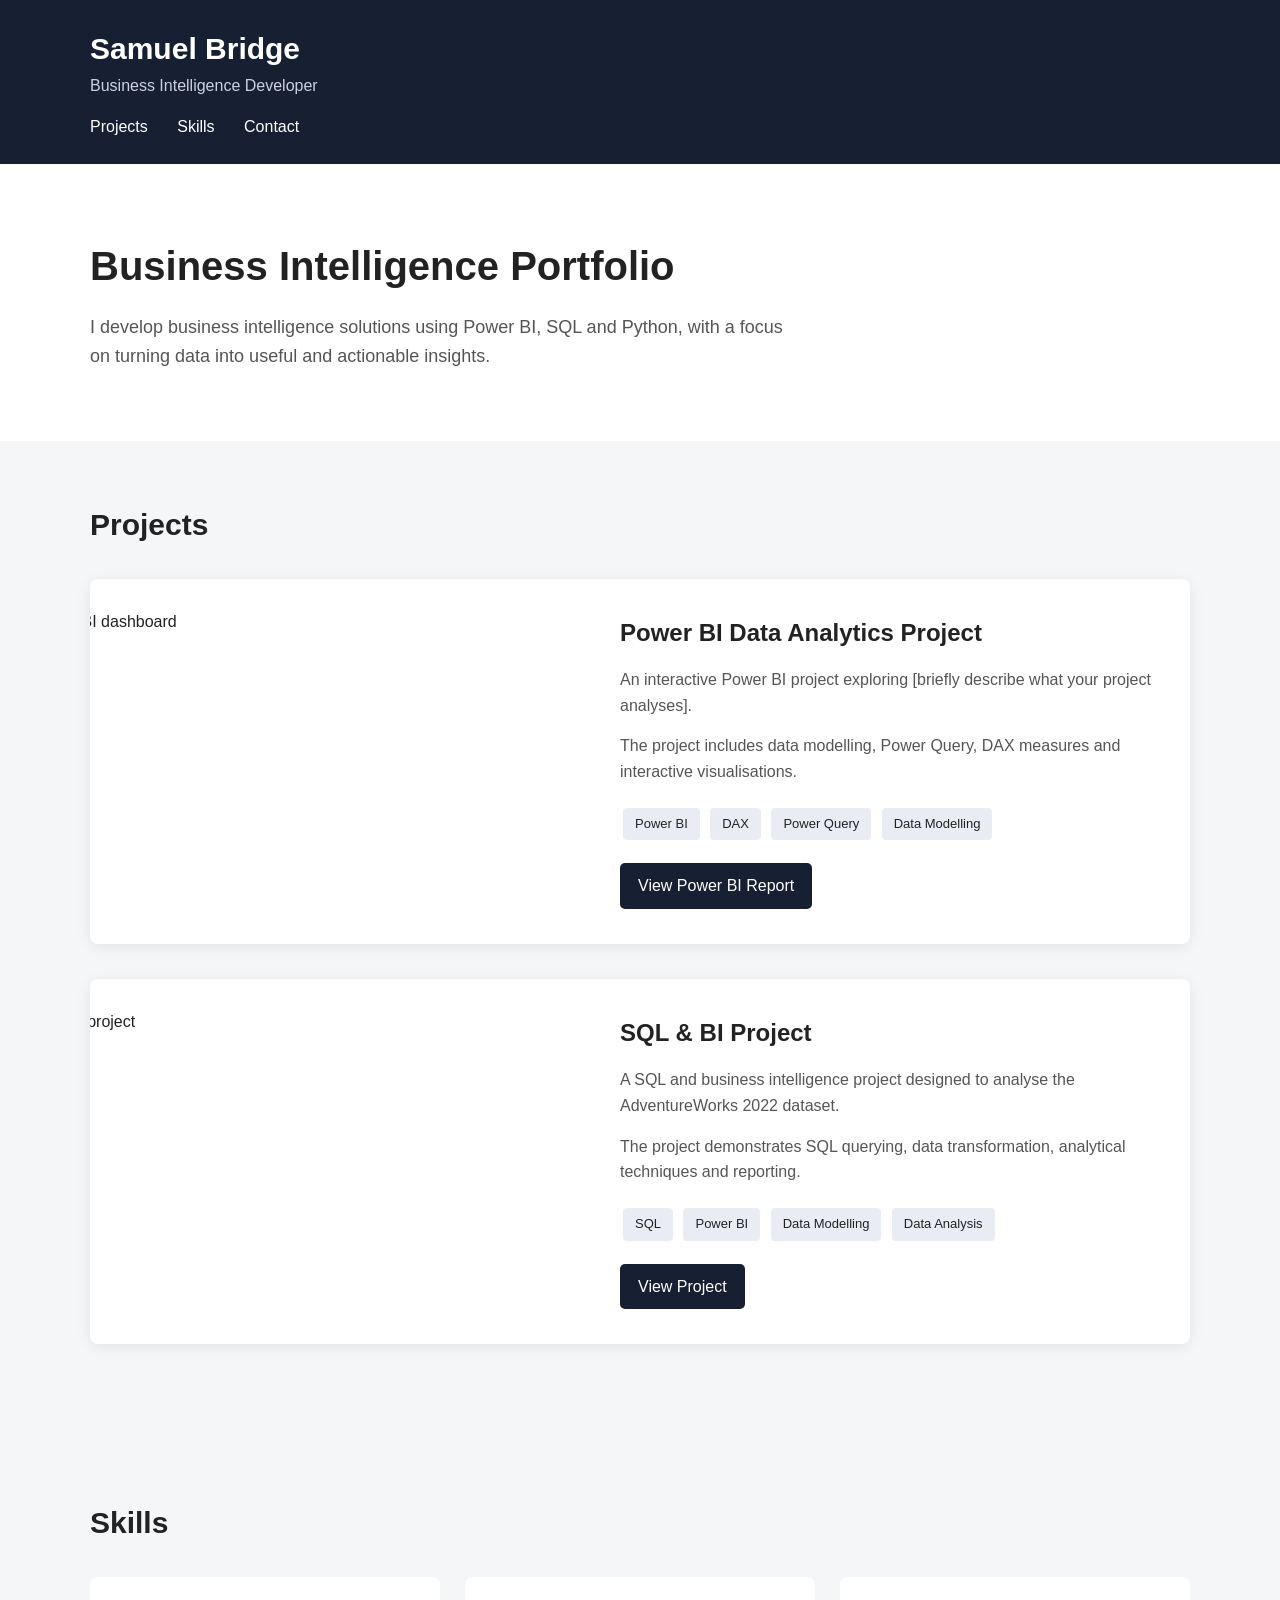
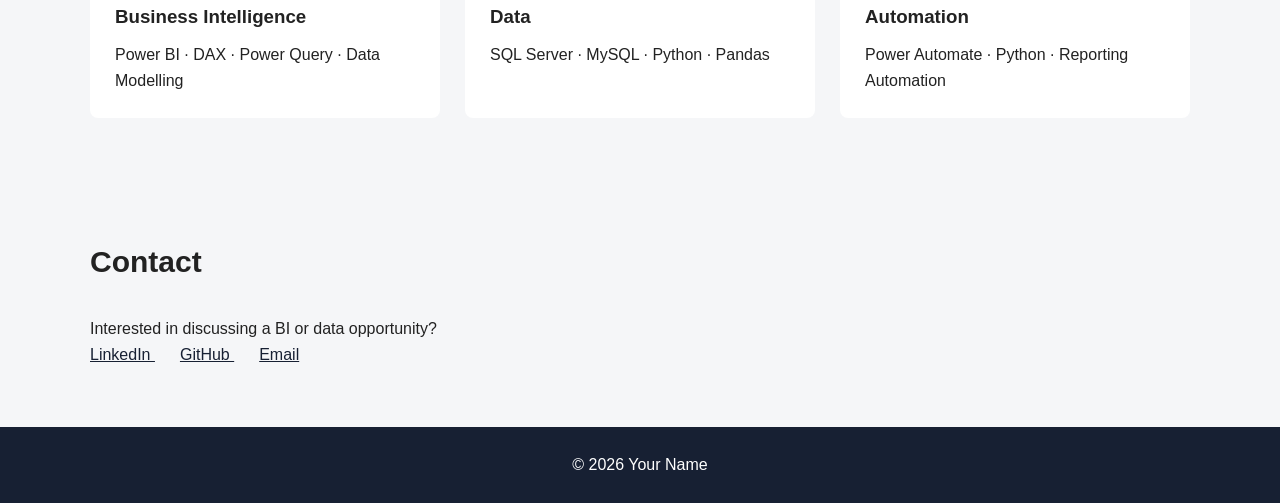
==== index.html @ ce912c35 "Add files via upload" ====
<!DOCTYPE html>
<html lang="en">
<head>
    <meta charset="UTF-8">
    <meta name="viewport" content="width=device-width, initial-scale=1.0">

    <title>Samuel Bridge | BI Portfolio</title>

    <link rel="stylesheet" href="style.css">
</head>

<body>

    <header>
        <div class="container">
            <h1>Samuel Bridge</h1>
            <p>Business Intelligence Developer</p>

            <nav>
                <a href="#projects">Projects</a>
                <a href="#skills">Skills</a>
                <a href="#contact">Contact</a>
            </nav>
        </div>
    </header>


    <main>

        <!-- INTRO -->
        <section class="hero">
            <div class="container">
                <h2>Business Intelligence Portfolio</h2>

                <p>
                    I develop business intelligence solutions using Power BI,
                    SQL and Python, with a focus on turning data into useful
                    and actionable insights.
                </p>
            </div>
        </section>


        <!-- PROJECTS -->
        <section id="projects">

            <div class="container">

                <h2>Projects</h2>


                <!-- POWER BI PROJECT -->
                <div class="project">

                    <img
                        src="images/powerbi-dashboard.png"
                        alt="Power BI dashboard"
                    >

                    <div class="project-content">

                        <h3>Power BI Data Analytics Project</h3>

                        <p>
                            An interactive Power BI project exploring
                            [briefly describe what your project analyses].
                        </p>

                        <p>
                            The project includes data modelling, Power Query,
                            DAX measures and interactive visualisations.
                        </p>

                        <div class="tags">
                            <span>Power BI</span>
                            <span>DAX</span>
                            <span>Power Query</span>
                            <span>Data Modelling</span>
                        </div>

                        <a
                            class="button"
                            href="TMDB.html"
                            target="_blank"
                        >
                            View Power BI Report
                        </a>

                    </div>

                </div>


                <!-- SQL / BI PROJECT -->
                <div class="project">

                    <img
                        src="images/sql-project.png"
                        alt="SQL BI project"
                    >

                    <div class="project-content">

                        <h3>SQL & BI Project</h3>

                        <p>
                            A SQL and business intelligence project designed
                            to analyse the AdventureWorks 2022 dataset.
                        </p>

                        <p>
                            The project demonstrates SQL querying, data
                            transformation, analytical techniques and
                            reporting.
                        </p>

                        <div class="tags">
                            <span>SQL</span>
                            <span>Power BI</span>
                            <span>Data Modelling </span>
                            <span>Data Analysis</span>
                        </div>

                        <a
                            class="button"
                            href="AdventureWorks.html"
                            target="_blank"
                        >
                            View Project
                        </a>

                    </div>

                </div>

            </div>

        </section>


        <!-- SKILLS -->
        <section id="skills">

            <div class="container">

                <h2>Skills</h2>

                <div class="skills">

                    <div>
                        <h3>Business Intelligence</h3>
                        <p>
                            Power BI · DAX · Power Query · Data Modelling
                        </p>
                    </div>

                    <div>
                        <h3>Data</h3>
                        <p>
                            SQL Server · MySQL · Python · Pandas
                        </p>
                    </div>

                    <div>
                        <h3>Automation</h3>
                        <p>
                            Power Automate · Python · Reporting Automation
                        </p>
                    </div>

                </div>

            </div>

        </section>


        <!-- CONTACT -->
        <section id="contact">

            <div class="container">

                <h2>Contact</h2>

                <p>
                    Interested in discussing a BI or data opportunity?
                </p>

                <div class="contact-links">

                    <a href="https://www.linkedin.com/in/sam-bridge-0bb098112/" target="_blank">
                        LinkedIn
                    </a>

                    <a href="https://github.com/SBridge89" target="_blank">
                        GitHub
                    </a>

                    <a href="mailto:sbridge11@googlemail.com">
                        Email
                    </a>

                </div>

            </div>

        </section>

    </main>


    <footer>

        <div class="container">
            <p>© 2026 Your Name</p>
        </div>

    </footer>

</body>
</html>
---- style.css ----
* {
    box-sizing: border-box;
    margin: 0;
    padding: 0;
}

body {
    font-family: Arial, Helvetica, sans-serif;
    line-height: 1.6;
    color: #222;
    background: #f5f6f8;
}

.container {
    width: 90%;
    max-width: 1100px;
    margin: auto;
}


/* HEADER */

header {
    background: #172033;
    color: white;
    padding: 25px 0;
}

header h1 {
    font-size: 30px;
}

header p {
    color: #cbd2df;
}

nav {
    margin-top: 15px;
}

nav a {
    color: white;
    text-decoration: none;
    margin-right: 25px;
}

nav a:hover {
    text-decoration: underline;
}


/* HERO */

.hero {
    padding: 70px 0;
    background: white;
}

.hero h2 {
    font-size: 40px;
    margin-bottom: 15px;
}

.hero p {
    max-width: 700px;
    font-size: 18px;
    color: #555;
}


/* PROJECTS */

section {
    padding: 60px 0;
}

section h2 {
    margin-bottom: 30px;
    font-size: 30px;
}

.project {
    background: white;
    margin-bottom: 35px;
    border-radius: 8px;
    overflow: hidden;

    display: grid;
    grid-template-columns: 45% 55%;

    box-shadow: 0 3px 15px rgba(0, 0, 0, 0.08);
}

.project img {
    width: 100%;
    height: 100%;
    object-fit: cover;
}

.project-content {
    padding: 35px;
}

.project-content h3 {
    font-size: 24px;
    margin-bottom: 15px;
}

.project-content p {
    margin-bottom: 15px;
    color: #555;
}


/* TAGS */

.tags {
    margin: 20px 0;
}

.tags span {
    display: inline-block;
    background: #e9edf3;
    padding: 6px 12px;
    margin: 3px;
    border-radius: 4px;
    font-size: 13px;
}


/* BUTTON */

.button {
    display: inline-block;
    padding: 10px 18px;
    background: #172033;
    color: white;
    text-decoration: none;
    border-radius: 5px;
}

.button:hover {
    background: #2c3b59;
}


/* SKILLS */

.skills {
    display: grid;
    grid-template-columns: repeat(3, 1fr);
    gap: 25px;
}

.skills div {
    background: white;
    padding: 25px;
    border-radius: 8px;
}

.skills h3 {
    margin-bottom: 10px;
}


/* CONTACT */

.contact-links a {
    margin-right: 25px;
    color: #172033;
}


/* FOOTER */

footer {
    background: #172033;
    color: white;
    text-align: center;
    padding: 25px 0;
}


/* MOBILE */

@media (max-width: 700px) {

    .project {
        grid-template-columns: 1fr;
    }

    .skills {
        grid-template-columns: 1fr;
    }

    .hero h2 {
        font-size: 30px;
    }

}

section img { display: block;
    width: 175%;
    max-width: none;
    height: auto;
    margin:30px 0 50px -15%;
    border-radius: 8px; }
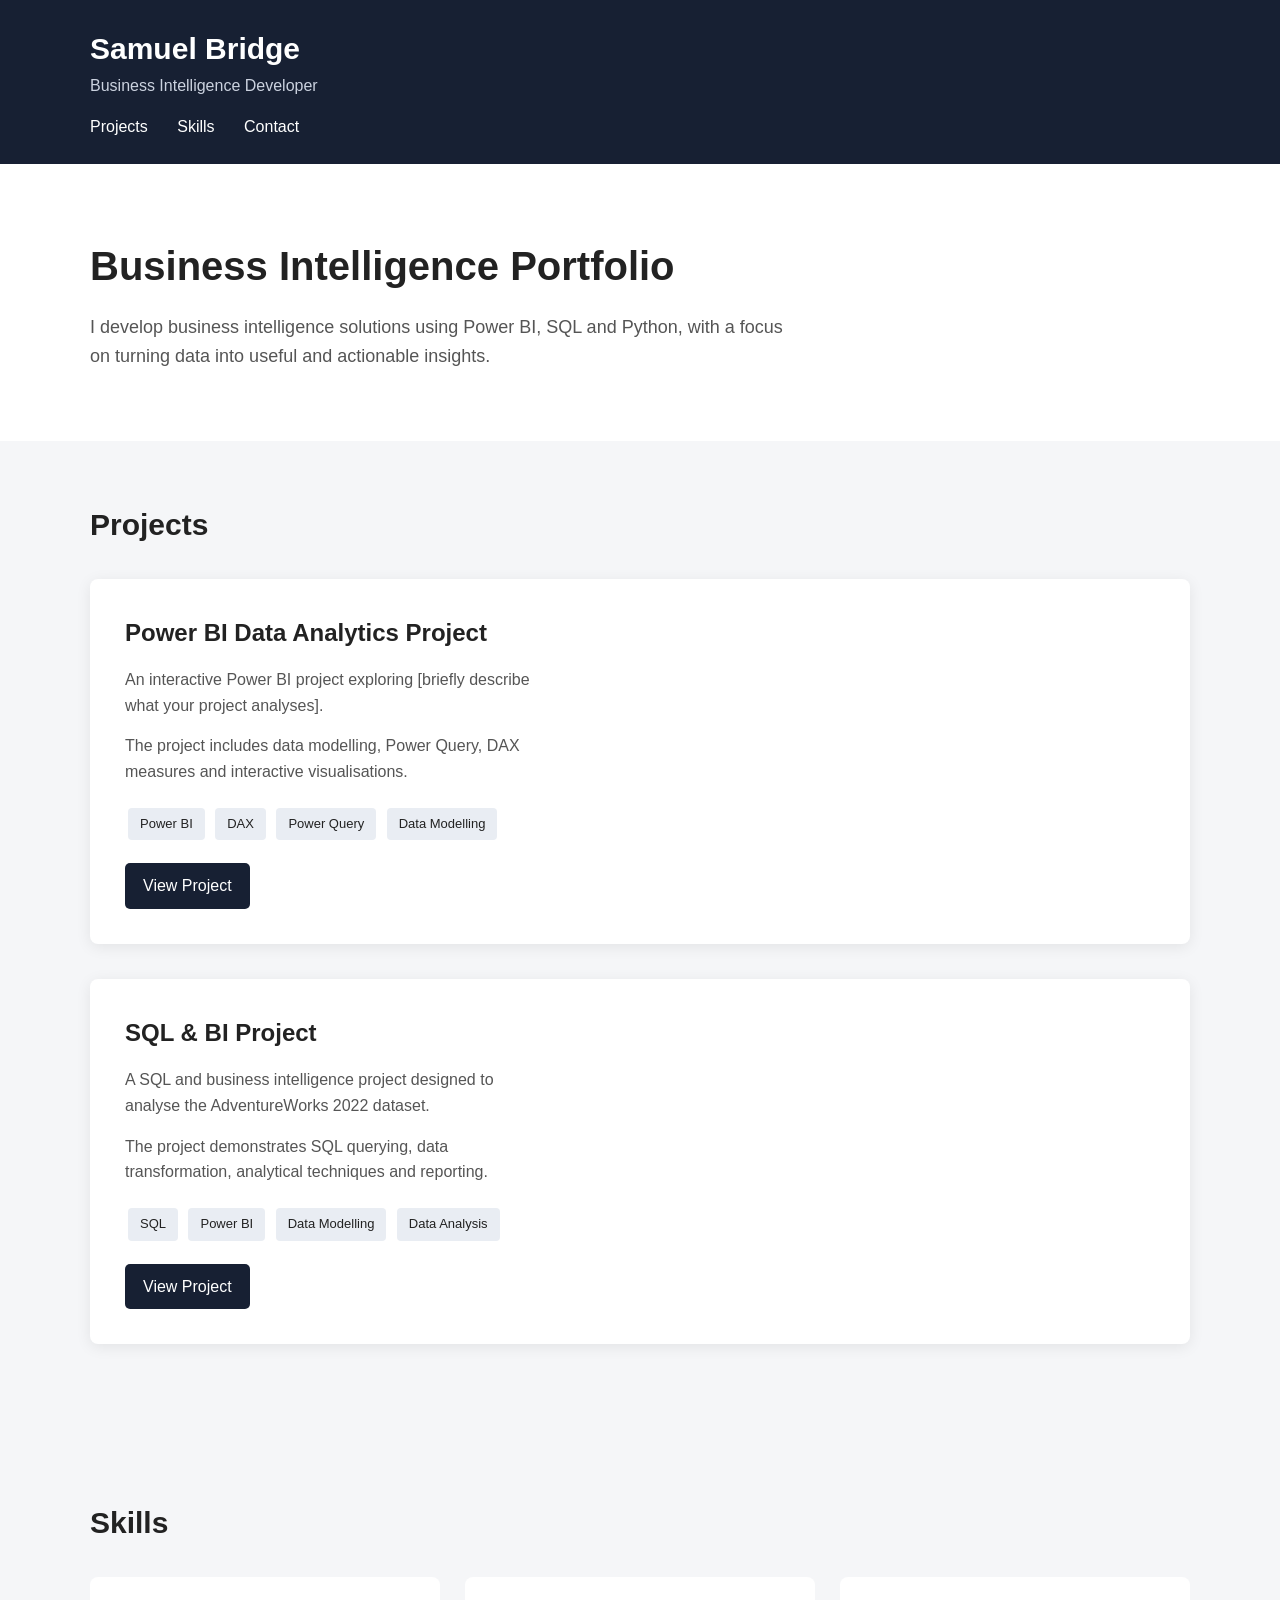
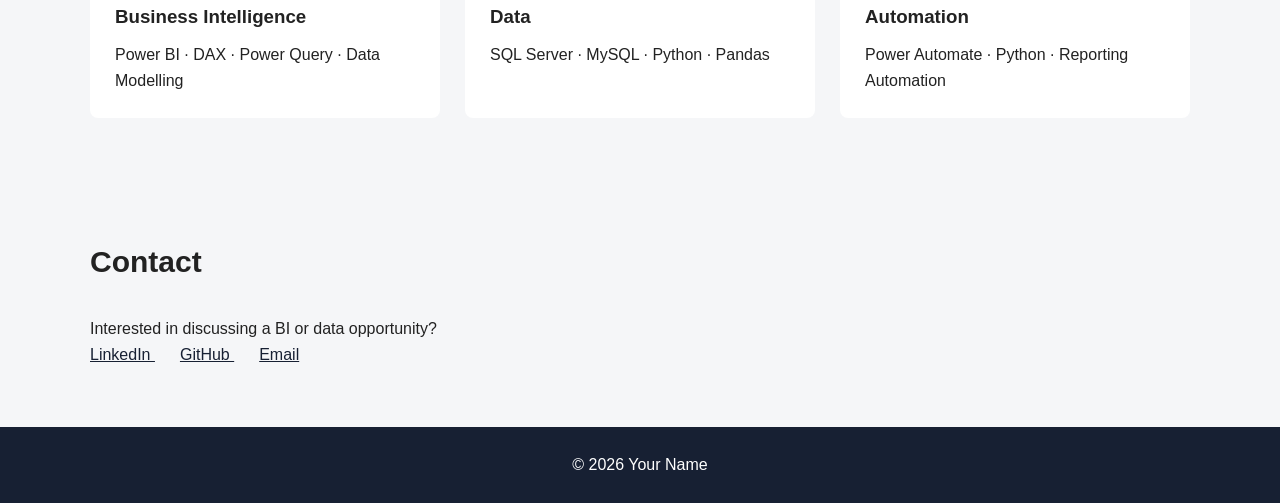
==== commit d55822ce: "Add files via upload" ====
--- a/index.html
+++ b/index.html
@@ -52,10 +52,7 @@
                 <!-- POWER BI PROJECT -->
                 <div class="project">
 
-                    <img
-                        src="images/powerbi-dashboard.png"
-                        alt="Power BI dashboard"
-                    >
+
 
                     <div class="project-content">
 
@@ -83,7 +80,7 @@
                             href="TMDB.html"
                             target="_blank"
                         >
-                            View Power BI Report
+                            View Project
                         </a>
 
                     </div>
@@ -94,10 +91,7 @@
                 <!-- SQL / BI PROJECT -->
                 <div class="project">
 
-                    <img
-                        src="images/sql-project.png"
-                        alt="SQL BI project"
-                    >
+
 
                     <div class="project-content">
 
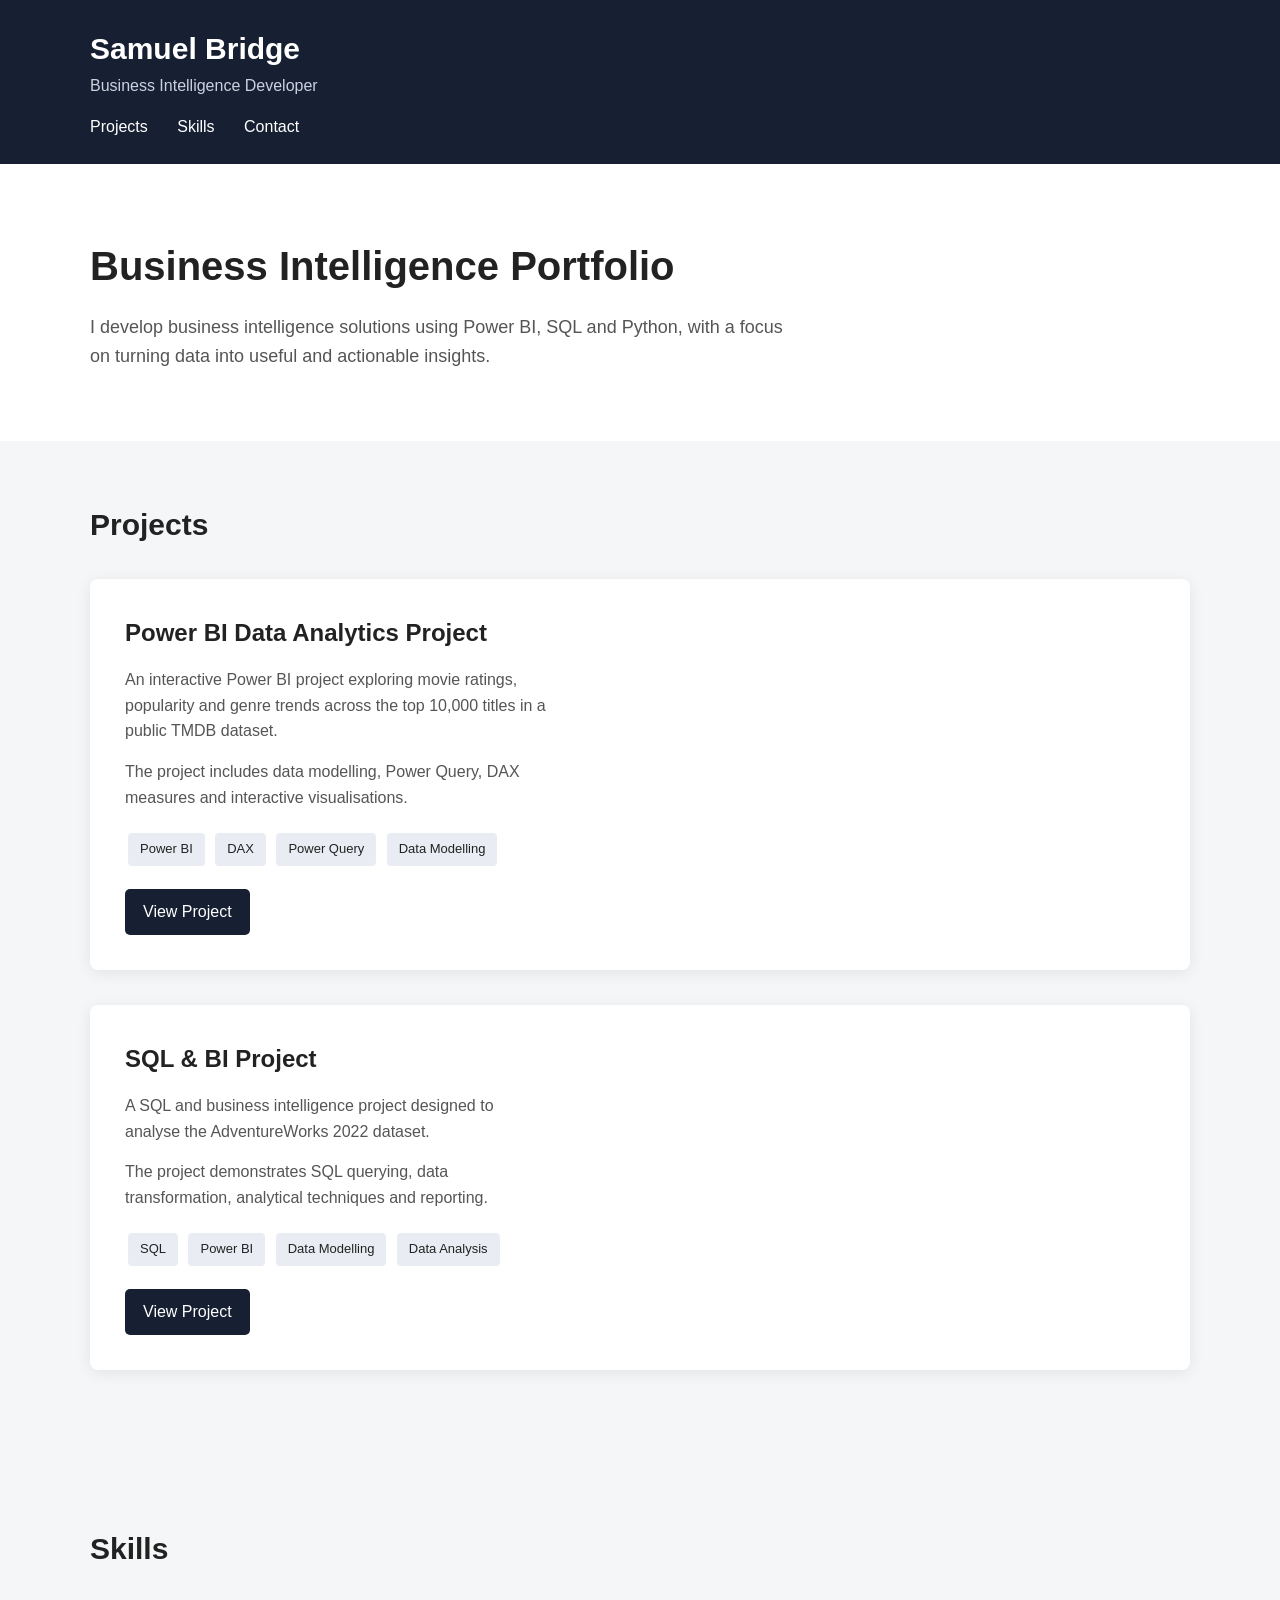
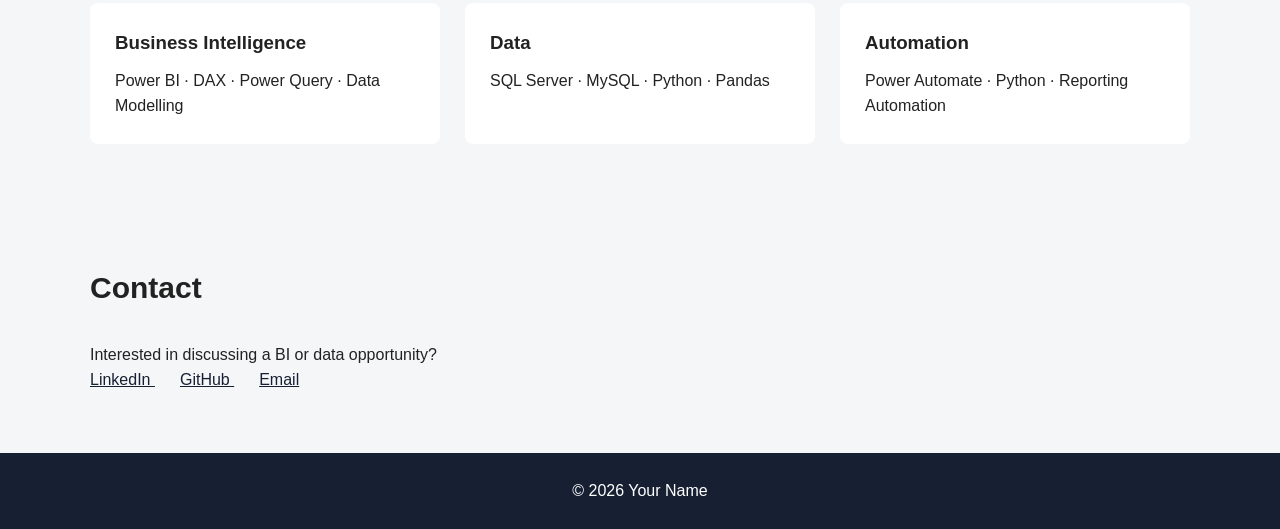
==== commit 307d3b19: "Add files via upload" ====
--- a/index.html
+++ b/index.html
@@ -59,8 +59,8 @@
                         <h3>Power BI Data Analytics Project</h3>
 
                         <p>
-                            An interactive Power BI project exploring
-                            [briefly describe what your project analyses].
+                            
+                            An interactive Power BI project exploring movie ratings, popularity and genre trends across the top 10,000 titles in a public TMDB dataset.
                         </p>
 
                         <p>
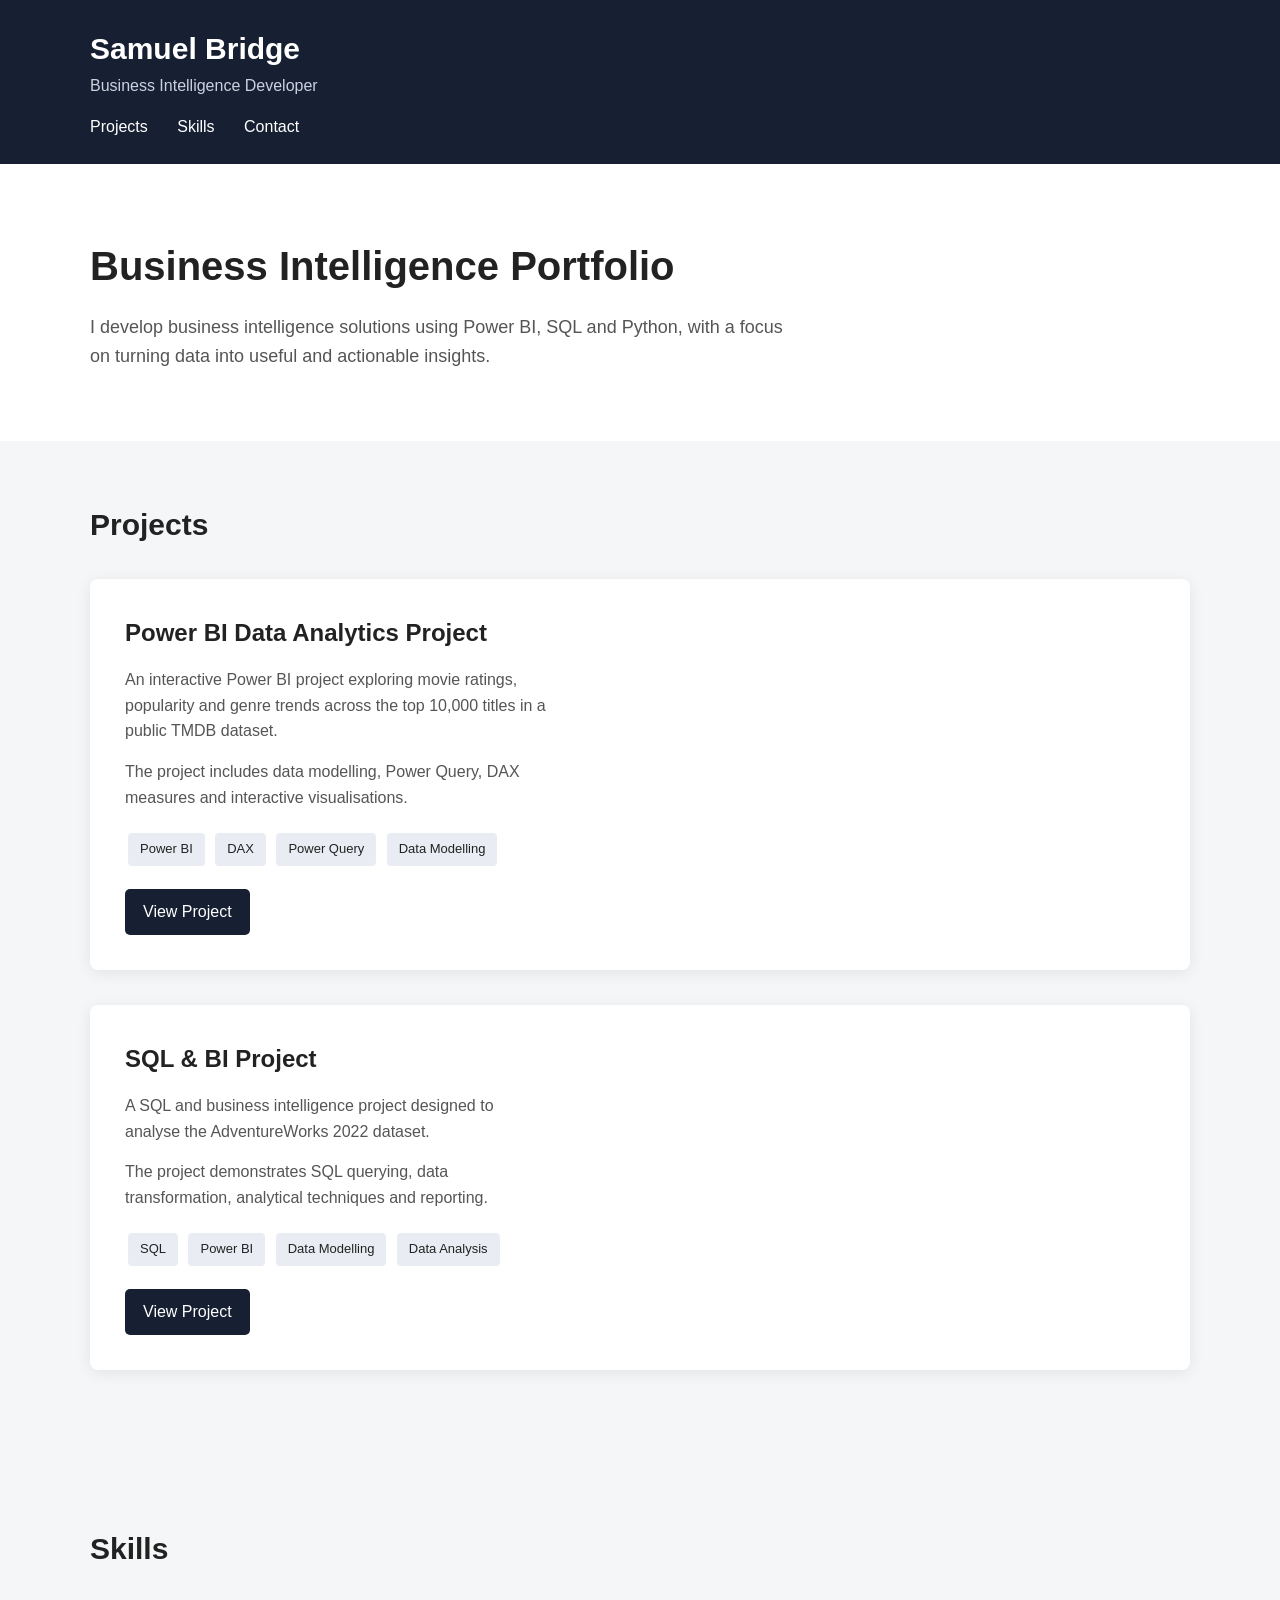
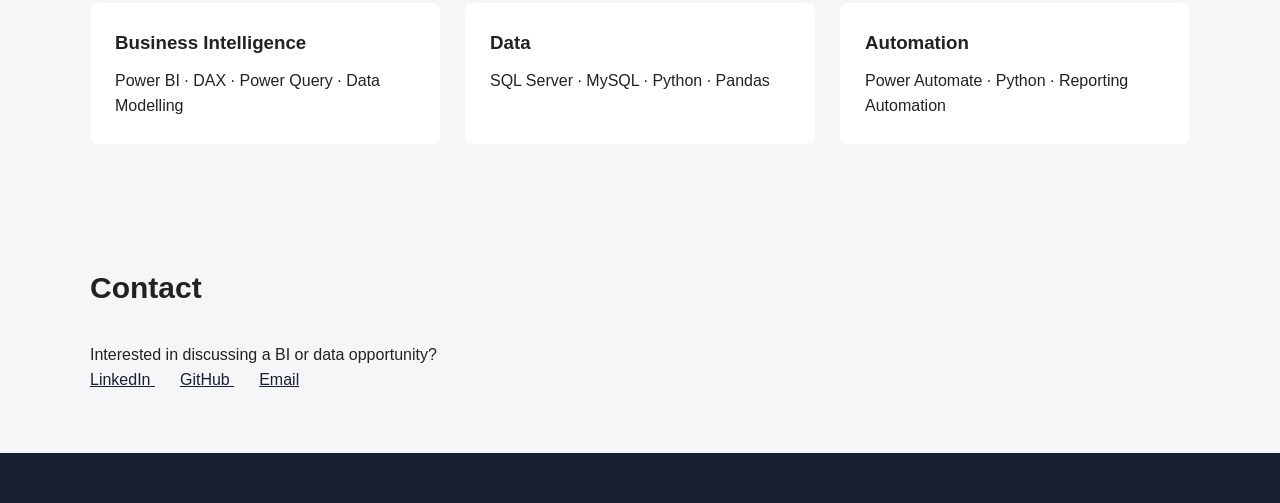
==== commit 9b7f8fc6: "Add files via upload" ====
--- a/index.html
+++ b/index.html
@@ -59,7 +59,7 @@
                         <h3>Power BI Data Analytics Project</h3>
 
                         <p>
-                            
+
                             An interactive Power BI project exploring movie ratings, popularity and genre trends across the top 10,000 titles in a public TMDB dataset.
                         </p>
 
@@ -206,7 +206,7 @@
     <footer>
 
         <div class="container">
-            <p>© 2026 Your Name</p>
+            <p></p>
         </div>
 
     </footer>
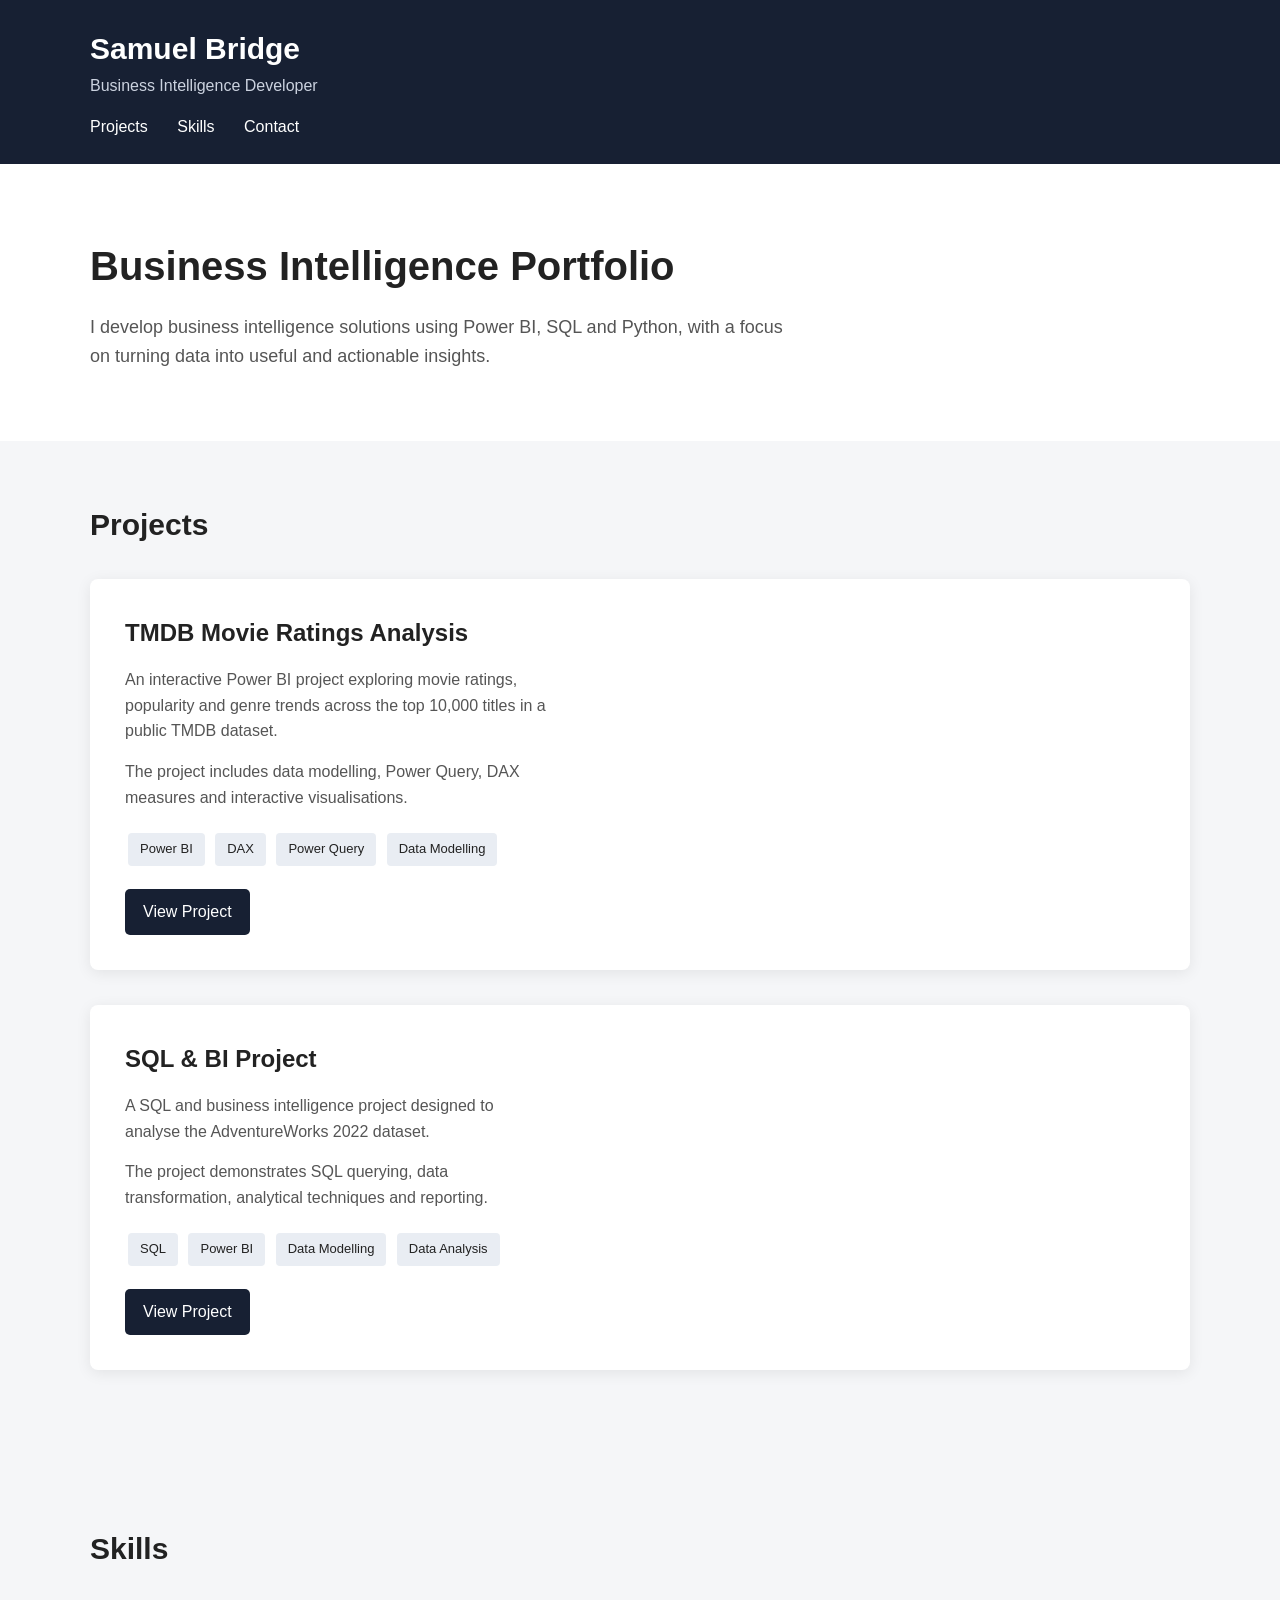
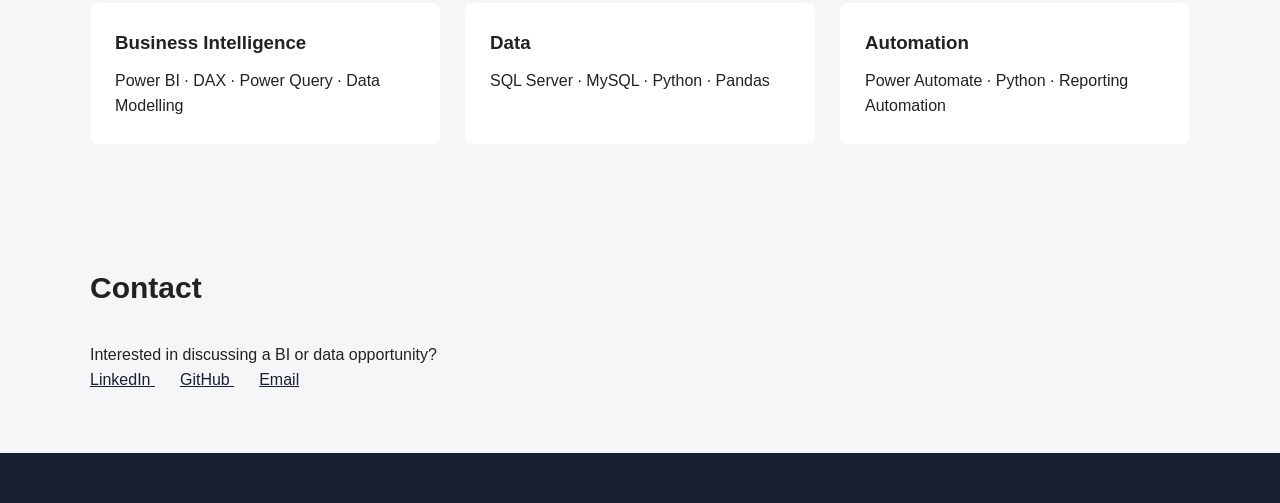
==== commit 9e112301: "Add files via upload" ====
--- a/index.html
+++ b/index.html
@@ -56,7 +56,7 @@
 
                     <div class="project-content">
 
-                        <h3>Power BI Data Analytics Project</h3>
+                        <h3>TMDB Movie Ratings Analysis</h3>
 
                         <p>
 
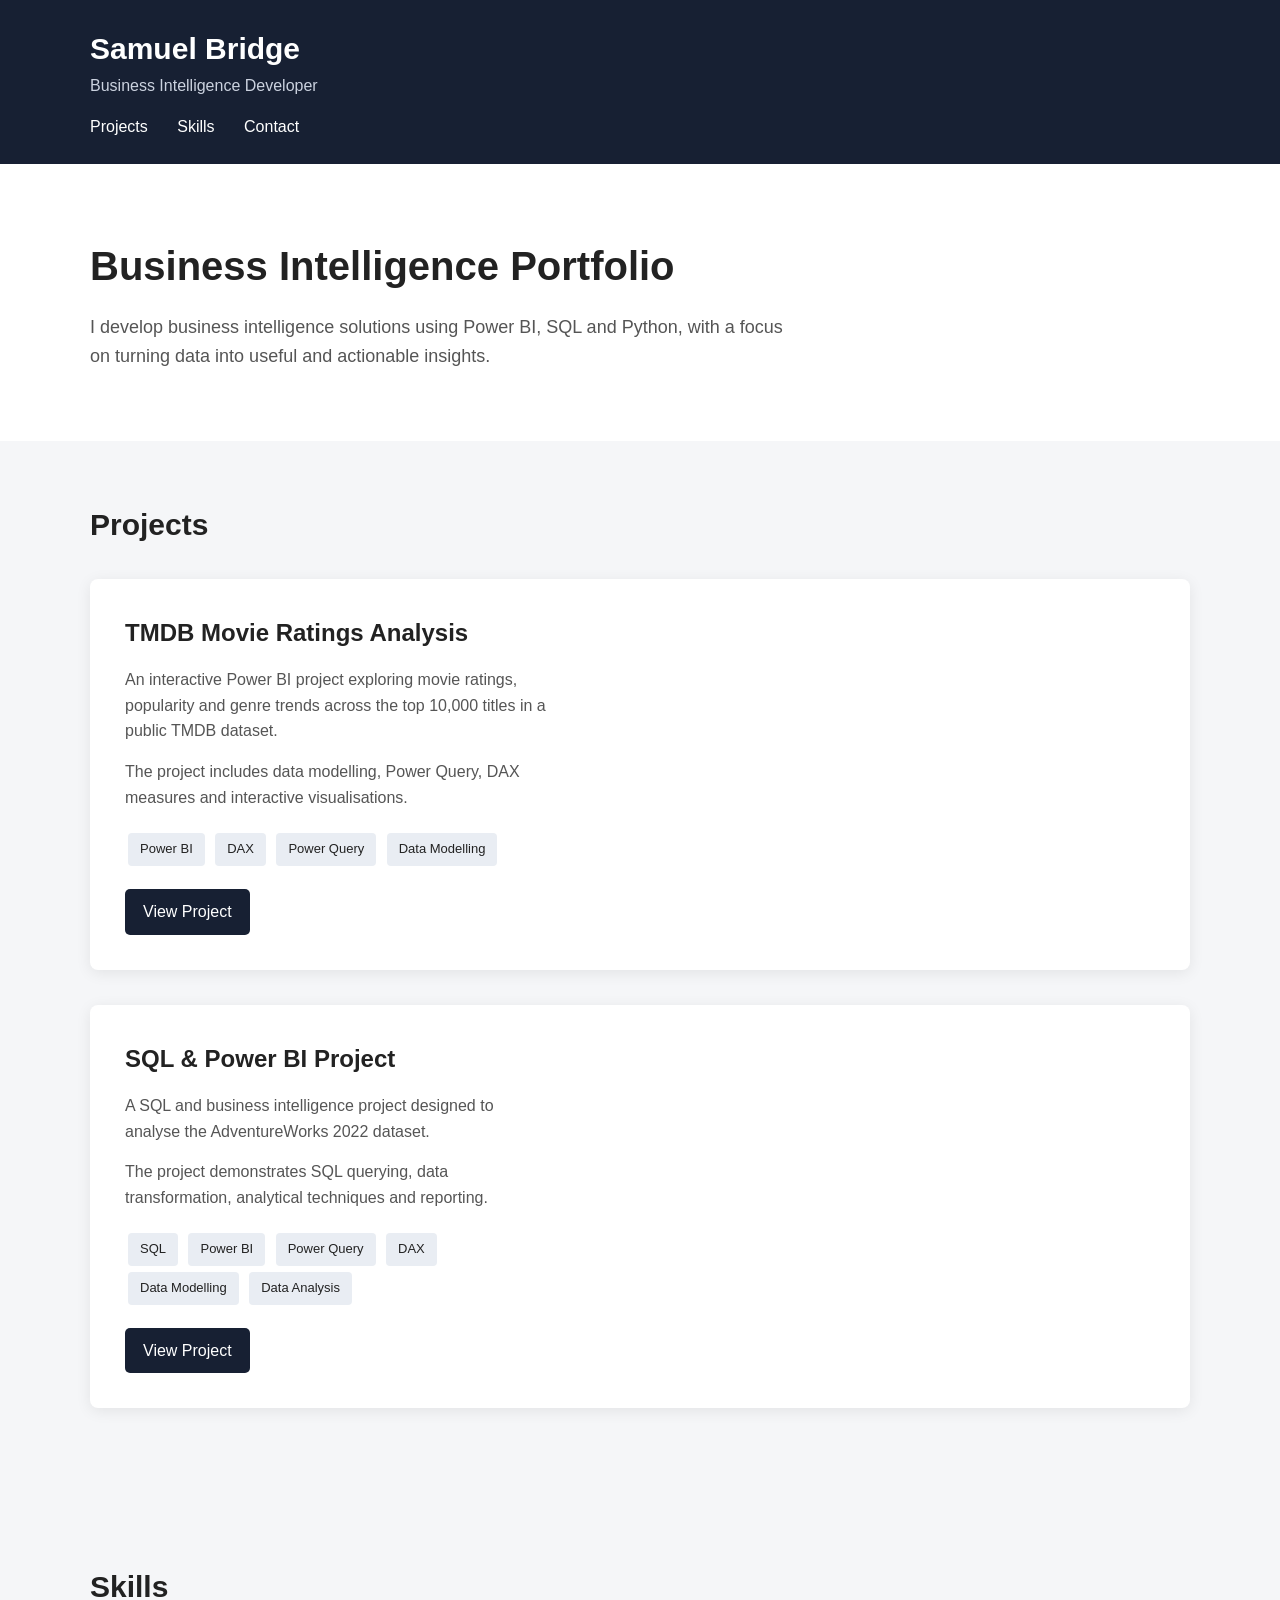
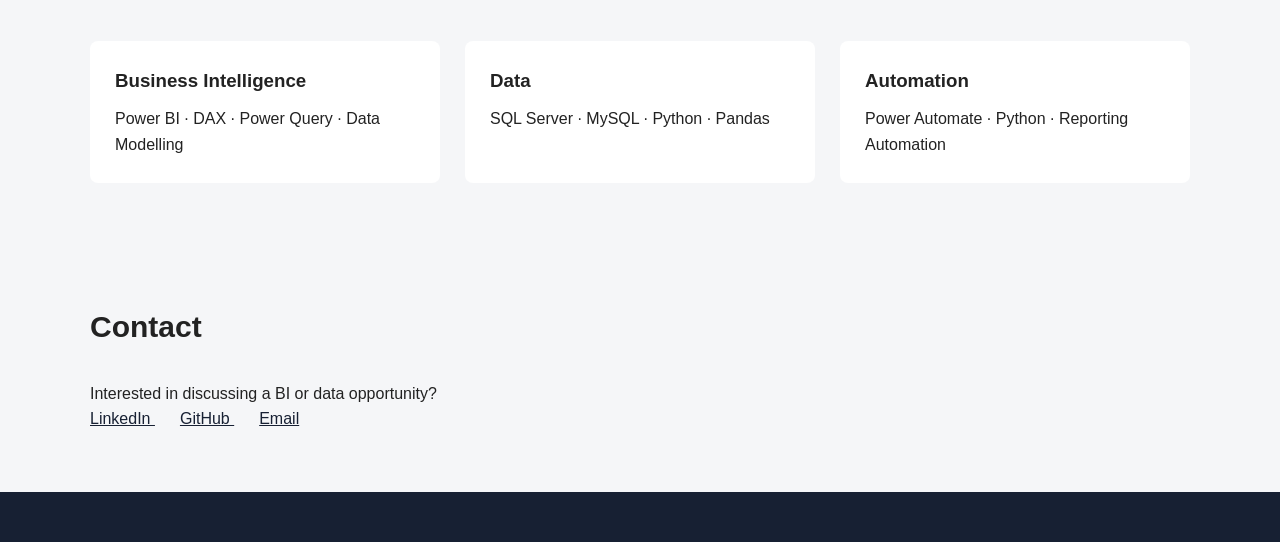
==== commit 2dc0cb13: "Add files via upload" ====
--- a/index.html
+++ b/index.html
@@ -95,7 +95,7 @@
 
                     <div class="project-content">
 
-                        <h3>SQL & BI Project</h3>
+                        <h3>SQL & Power BI Project</h3>
 
                         <p>
                             A SQL and business intelligence project designed
@@ -111,6 +111,8 @@
                         <div class="tags">
                             <span>SQL</span>
                             <span>Power BI</span>
+                             <span>Power Query</span>
+                            <span>DAX</span>
                             <span>Data Modelling </span>
                             <span>Data Analysis</span>
                         </div>
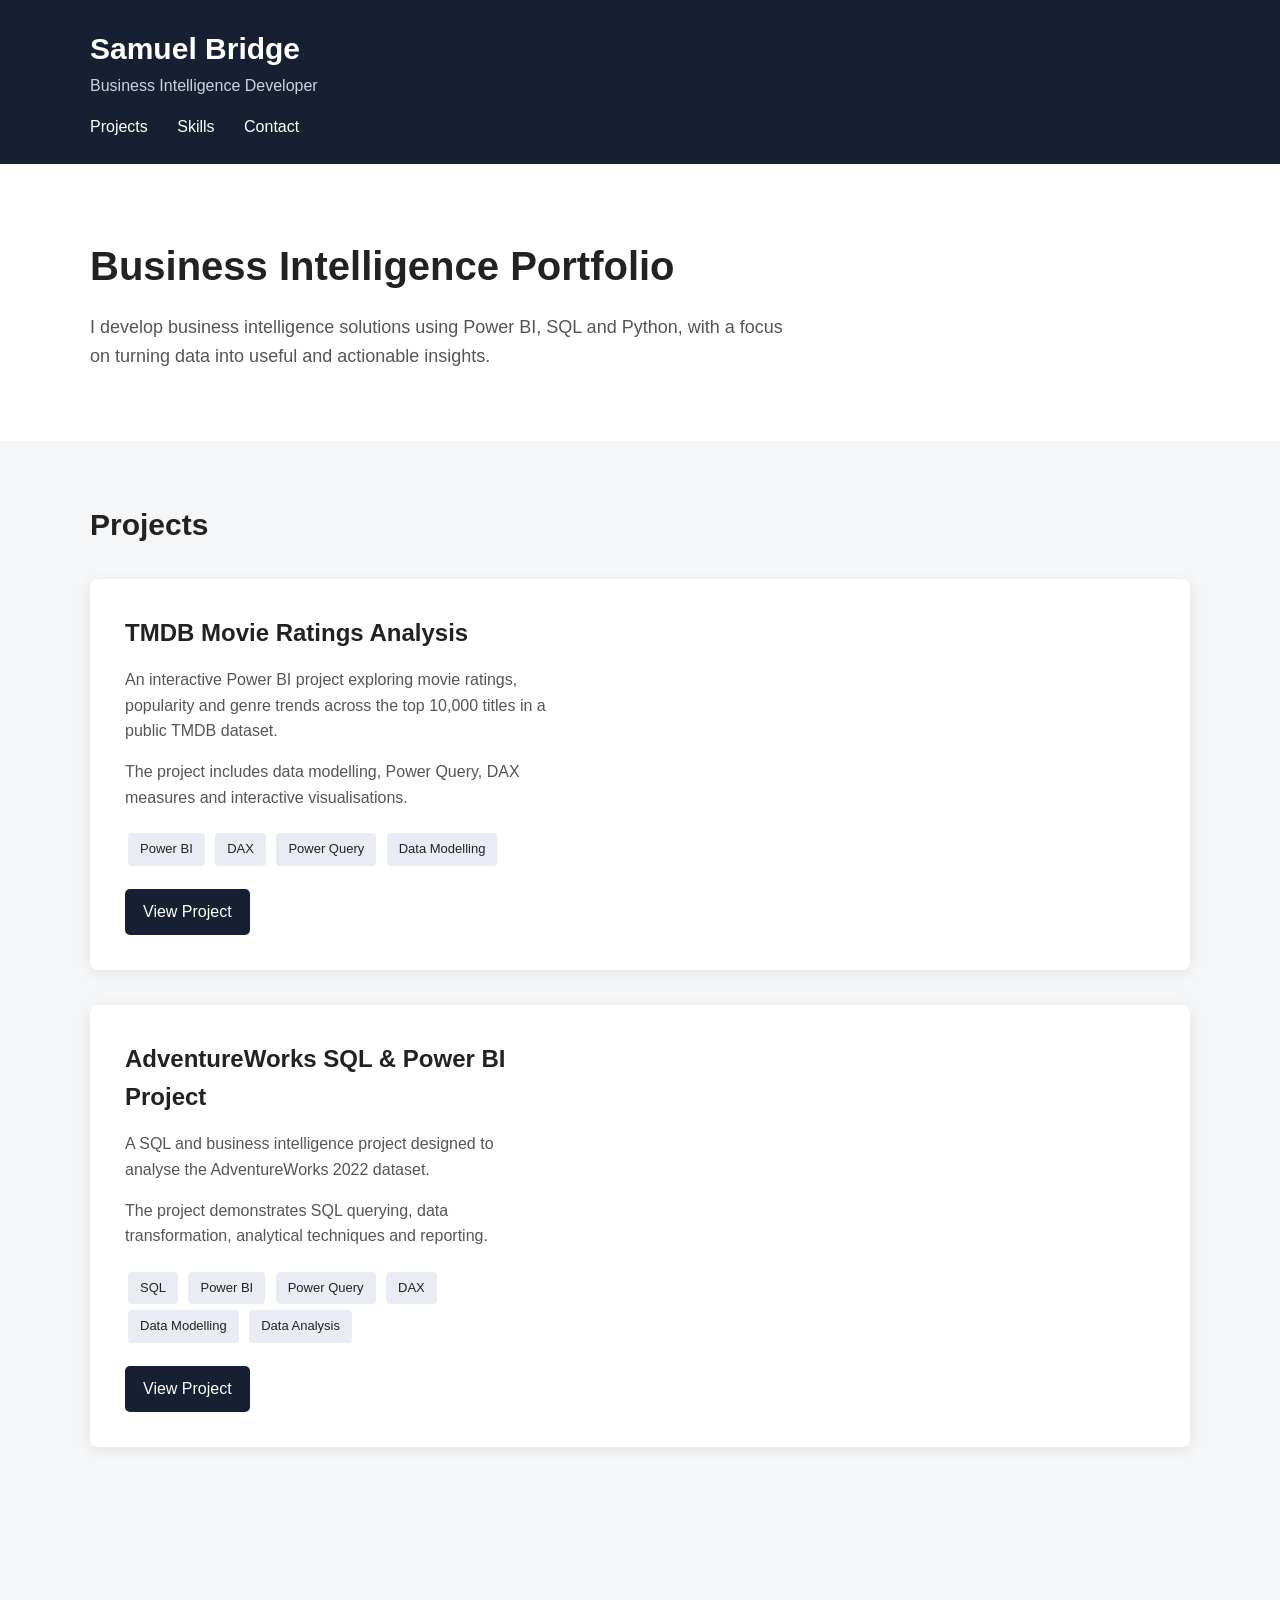
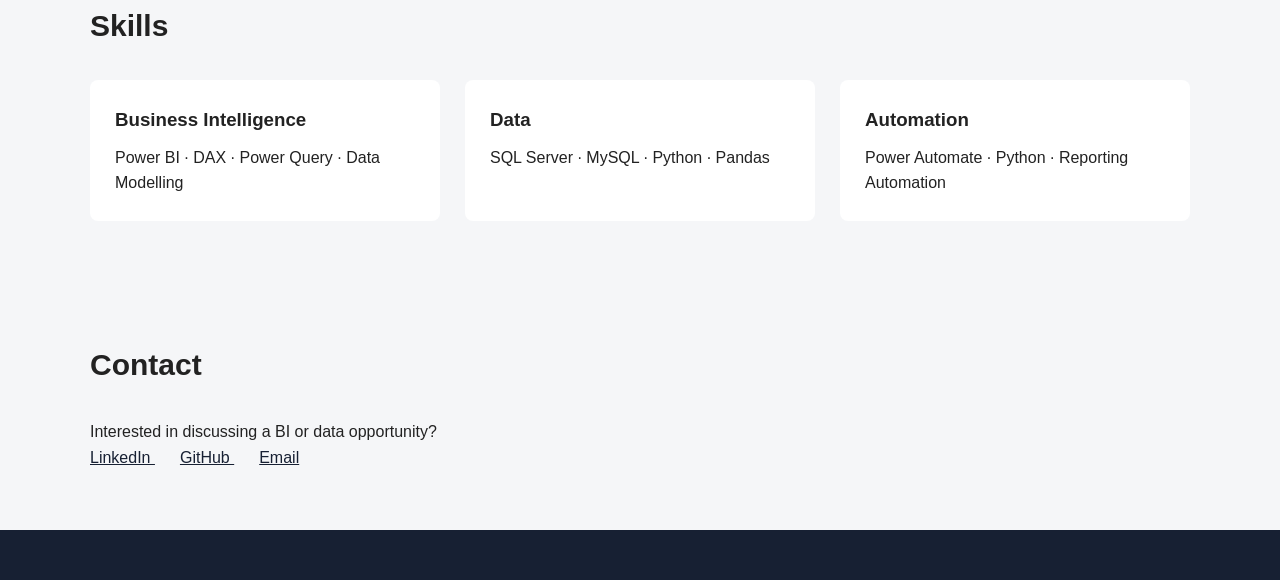
==== commit 72db143a: "Add files via upload" ====
--- a/index.html
+++ b/index.html
@@ -95,7 +95,7 @@
 
                     <div class="project-content">
 
-                        <h3>SQL & Power BI Project</h3>
+                        <h3> AdventureWorks SQL & Power BI Project</h3>
 
                         <p>
                             A SQL and business intelligence project designed
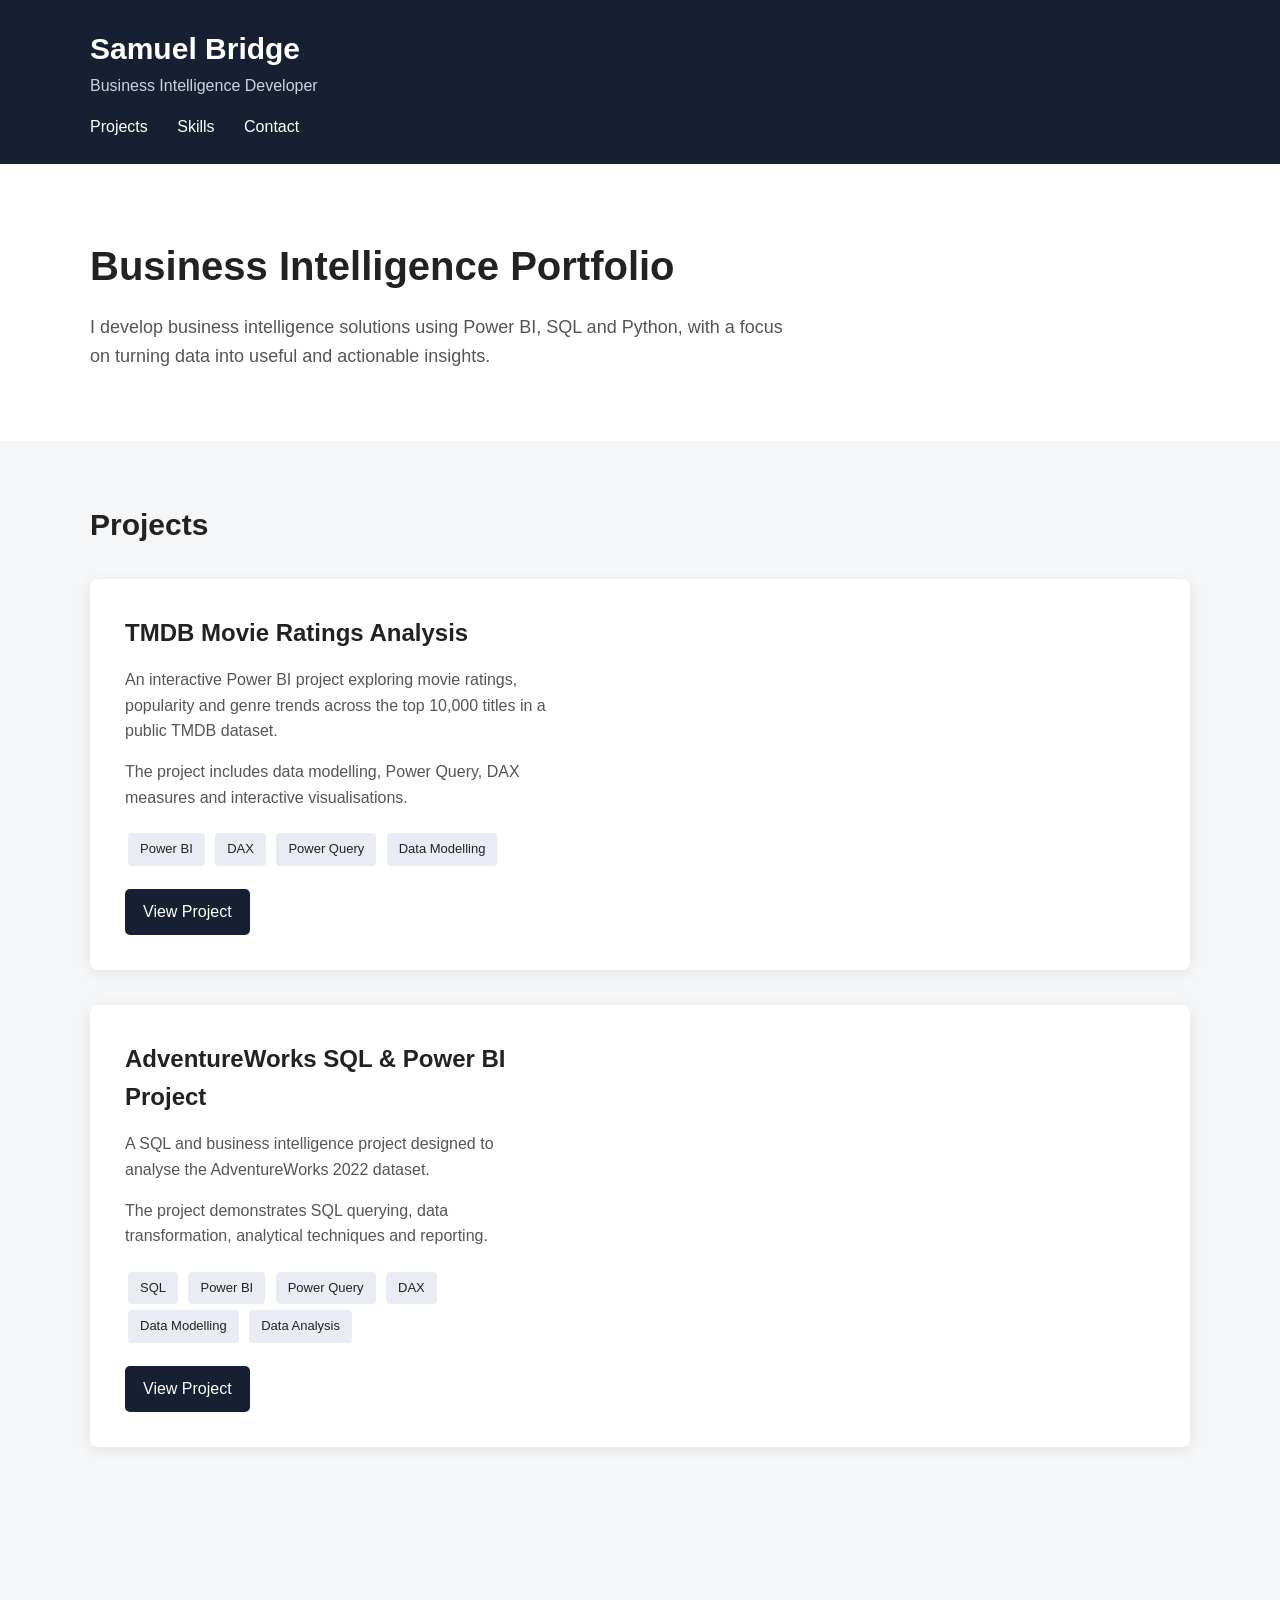
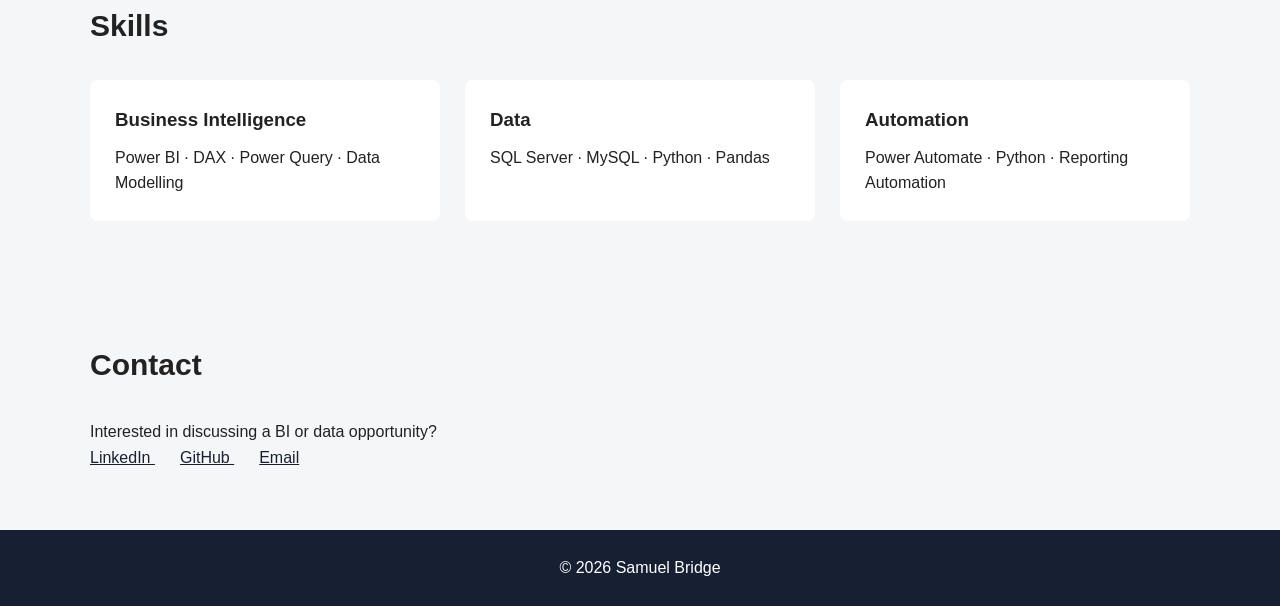
==== commit cf855f56: "Add files via upload" ====
--- a/index.html
+++ b/index.html
@@ -210,7 +210,7 @@
         <div class="container">
             <p></p>
         </div>
-
+             <p>© 2026 Samuel Bridge</p>
     </footer>
 
 </body>
